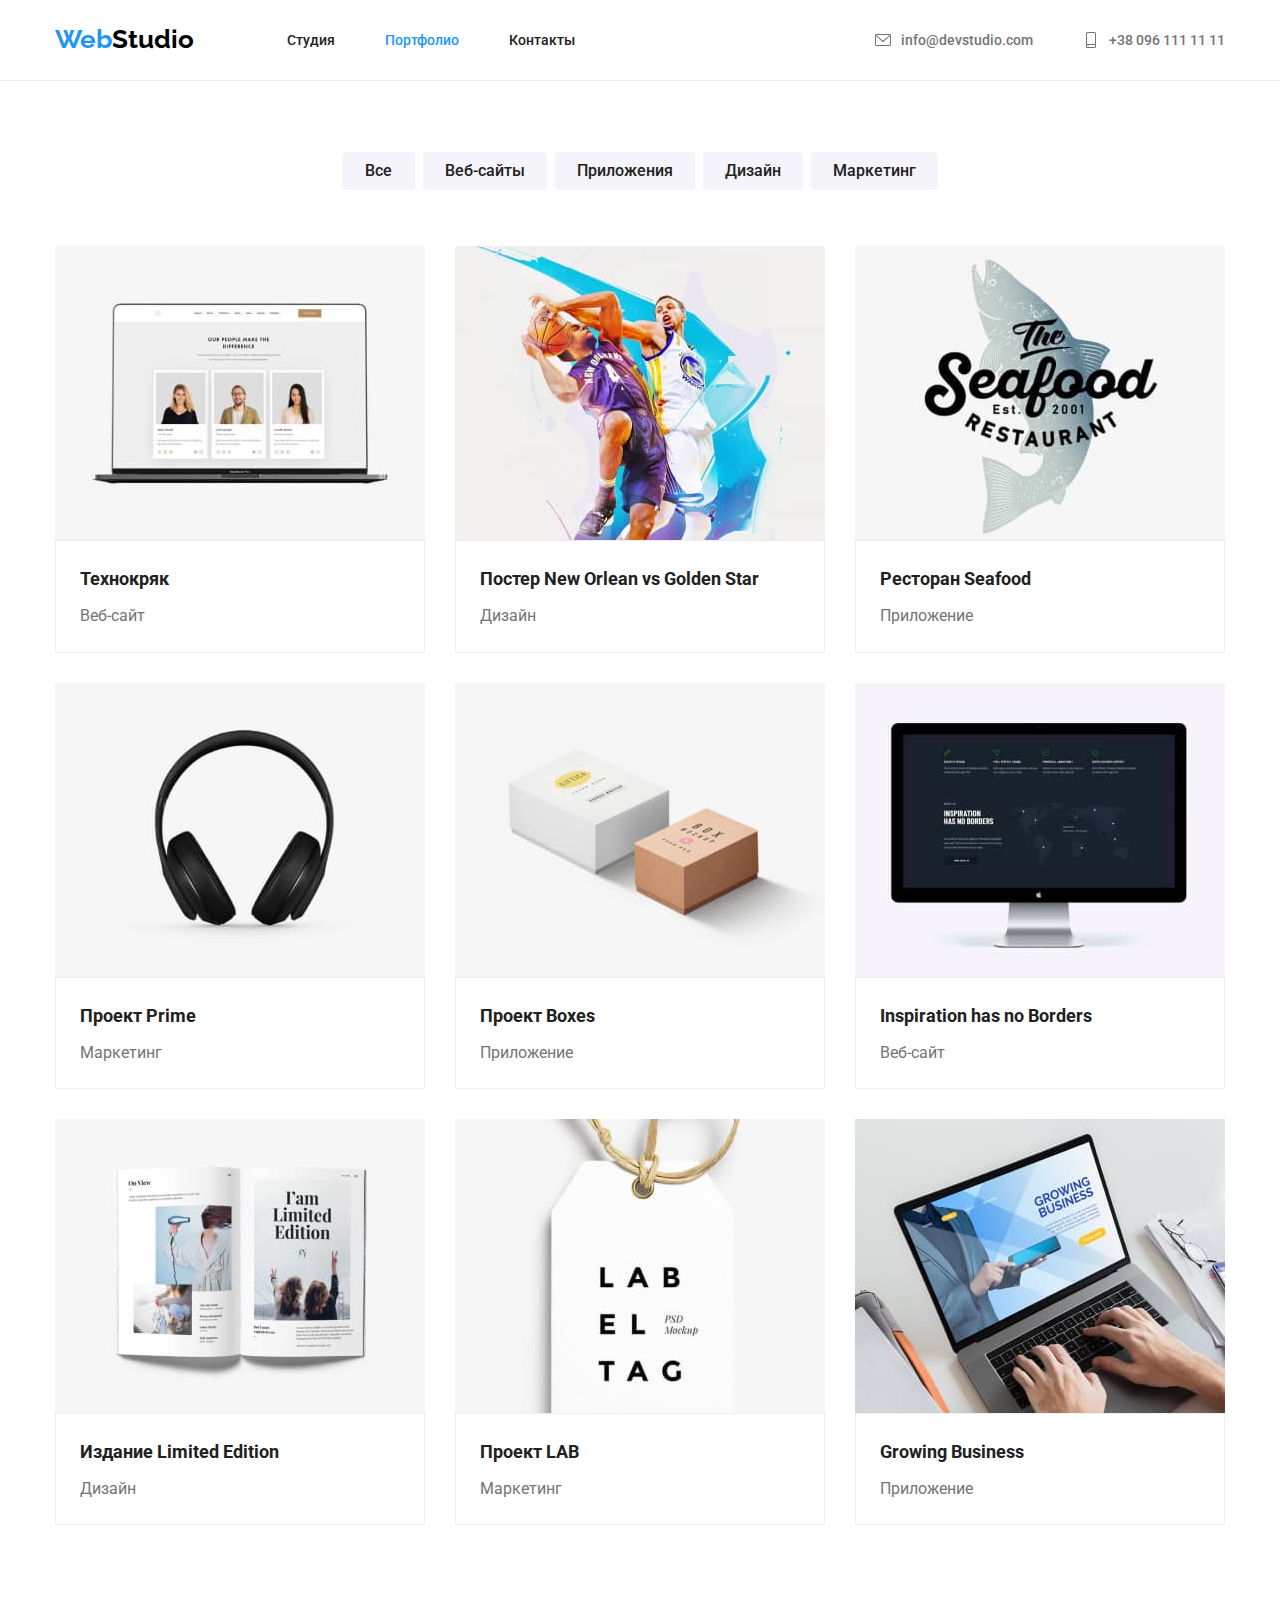
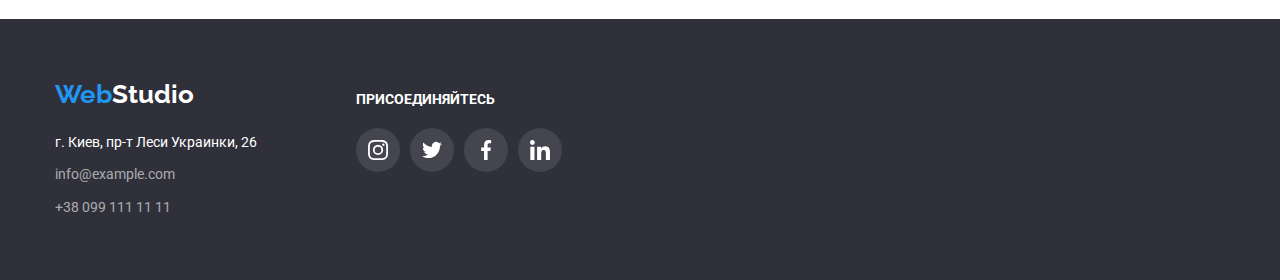
==== portfolio.html @ 7a5bfff9 "1й коммит после клонирования" ====
<!DOCTYPE html>
<html lang="ru">
<head>
    <meta charset="UTF-8">
    <meta http-equiv="X-UA-Compatible" content="IE=edge">
    <meta name="viewport" content="width=device-width, initial-scale=1.0">
    <title>Портфолио</title>
    <link rel="stylesheet" href="https://cdnjs.cloudflare.com/ajax/libs/modern-normalize/1.0.0/modern-normalize.css
    ">
    <link rel="preconnect" href="https://fonts.gstatic.com">
    <link href="https://fonts.googleapis.com/css2?family=Raleway:wght@700&family=Roboto:wght@400;500;700;900&display=swap" rel="stylesheet">
    <link rel="stylesheet" href="./css/hidden.css">
    <link rel="stylesheet" href="./css/styles.css">
    <link rel="stylesheet" href="./css/portfolio.css">
</head>

    <body>
      <!-- Хедер -->
      <header class="page-header">
        <div class="container page-head">
            <nav class="main-nav">
                <a href="./index.html" class="logo header">
                    <span class="logo-web">Web</span><span class="logo-studio-header">Studio</span>
                </a>

                <ul class="site-nav list">
                    <li class="item"><a href="./index.html" class="link">Студия</a></li>
                    <li class="item"><a href="./portfolio.html" class="link current">Портфолио</a></li>
                    <li class="item"><a href="#contacts" class="link">Контакты</a></li>
                </ul>      
            </nav>

            <ul class="contacts list">
                <li class="item">
                    <a class="contact-link" href="mailto:info@devstudio.com">
                        <svg class="item" width="16" height="16">
                            <use href="./images/sprite.svg#icon-envelope"></use>
                        </svg>
                        info@devstudio.com
                    </a>
                </li>
                <li class="item">
                    <a class="contact-link" href="tel:+380991111111">
                        <svg class="item" width="16" height="16">
                            <use href="./images/sprite.svg#icon-smartphone"></use>
                        </svg>
                        +38 096 111 11 11
                    </a>
                </li>
            </ul>
                
        </div>
    </header>
        
        <main>
            <!--Фильтр наших работ - кнопки-->
            <section class="filter-our-works">
                <div class="container filter-btn">
                    <h1 class="visually-hidden main-title">Фильтр наших работ</h1>
                    
                        <ul class="filter-buttons list">
                            <li class="btn-item"><button class="btn" type="button">Все</button> </li>
                            <li class="btn-item"><button class="btn" type="button">Веб-сайты</button></li>
                            <li class="btn-item"><button class="btn" type="button">Приложения</button></li>
                            <li class="btn-item"><button class="btn" type="button">Дизайн</button></li>
                            <li class="btn-item"><button class="btn" type="button">Маркетинг</button></li>
                        </ul>
                </div>

                    <!-- Наши работы-->
                
                <div class="container our-projects">
                    <h2 class="visually-hidden">Наши работы</h2>
                        <ul class="projects list">
                            <li class="project-card"><img src="./images/our-works-1.jpg" width="370" alt="Наши веб-сайты">
                                <div class="thumb">
                                    <h3 class="project">Технокряк</h3>
                                    <p class="project-info">Веб-сайт</p>
                                </div>
                            </li>

                            <li class="project-card"><img src="./images/our-works-2.jpg" width="370" alt="Наши дизайнерские решения"> 
                                <div class="thumb">
                                    <h3 class="project">Постер New Orlean vs Golden Star</h3>
                                     <p class="project-info">Дизайн</p>
                                </div>
                            </li>

                            <li class="project-card"><img src="./images/our-works-3.jpg" width="370" alt="Наши приложения"> 
                                <div class="thumb">                                
                                    <h3 class="project">Ресторан Seafood</h3>
                                    <p class="project-info">Приложение</p>
                                </div>
                            </li>

                            <li class="project-card"><img src="./images/our-works-4.jpg" width="370" alt="Маркетинг">
                                <div class="thumb">
                                    <h3 class="project">Проект Prime</h3>
                                    <p class="project-info">Маркетинг</p>
                                </div>
                            </li>

                            <li class="project-card"><img src="./images/our-works-5.jpg" width="370" alt="Наши приложения">
                                <div class="thumb">
                                    <h3 class="project">Проект Boxes</h3>
                                    <p class="project-info">Приложение</p>
                                </div>
                            </li>
                
                            <li class="project-card"><img src="./images/our-works-6.jpg" width="370" alt="Наши веб-сайты">
                                <div class="thumb">
                                    <h3 class="project">Inspiration has no Borders</h3>
                                    <p class="project-info">Веб-сайт</p>
                                </div>
                            </li>
                    
                            <li class="project-card"><img src="./images/our-works-7.jpg" width="370" alt="Наши дизайнерские решения">
                                <div class="thumb">
                                    <h3 class="project">Издание Limited Edition</h3>
                                    <p class="project-info">Дизайн</p>
                                </div> 
                            </li>
                
                            <li class="project-card"><img src="./images/our-works-8.jpg" width="370" alt="Маркетинг">
                                <div class="thumb">
                                    <h3 class="project">Проект LAB</h3>
                                    <p class="project-info">Маркетинг</p>
                                </div>
                            </li>
                
                            <li class="project-card"><img src="./images/our-works-9.jpg" alt="Наши приложения">
                                <div class="thumb">
                                <h3 class="project">Growing Business</h3>
                                <p class="project-info">Приложение</p>
                            </div>
                            </li>
                        </ul>
                </div>
                
            </section>
        </main>

     <!-- Подвал -->
     <footer class="footer">

        <div class="container ftr">
            <div class="footer-adr">
                <div class="full-logo">
                    <a href="./index.html" class="logo">
                        <span class="logo-web">Web</span><span class="logo-studio-footer">Studio</span>
                    </a>
                </div>
                
                <address class="container address" id="contacts">
                    <ul class="footer-items">
                        <li class="footer-item"> г. Киев, пр-т Леси Украинки, 26</li>
                        <li class="footer-item"><a class="mail" href="mailto:info@example.com">info@example.com</a></li>
                        <li class="footer-item"><a class="tel" href="tel:+380991111111">+38 099 111 11 11</a></li>
                    </ul>
                </address>
            </div>
        
            <div class="footer-links">
                <h3 class="footer-join">Присоединяйтесь</h3>
                <ul class="footer list">
                    <li class="footer-itm">
                        <a class="footer-link" href="">
                            <svg class="footer-svg instagram" width="20" height="20">
                                <use href="./images/sprite.svg#icon-instagram"></use>
                            </svg>
                        </a>
                    </li>
                    <li class="footer-itm">
                        <a class="footer-link" href="">
                            <svg class="footer-svg twitter" width="20" height="20">
                                <use href="./images/sprite.svg#icon-twitter"></use>
                            </svg>
                        </a>
                    </li>
                    <li class="footer-itm">
                        <a class="footer-link" href="">
                            <svg class="footer-svg facebook" width="20" height="20">
                                <use href="./images/sprite.svg#icon-facebook"></use>
                            </svg>
                        </a>
                    </li>
                    <li class="footer-itm">
                        <a class="footer-link" href="">
                            <svg class="footer-svg linkedin" width="20" height="20">
                                <use href="./images/sprite.svg#icon-linkedin"></use>
                            </svg>
                        </a>
                    </li>
                </ul>
            </div>
        </div>

    </footer>
    
    </body>
</html>
---- css/hidden.css ----
/* Скрытие заголовка только от глаз */
  .visually-hidden {
    position: absolute;
    width: 1px;
    height: 1px;
    margin: -1px;
    border: 0;
    padding: 0;
    
    white-space: nowrap;
    clip-path: inset(100%);
    clip: rect(0 0 0 0);
    overflow: hidden;
  }
---- css/styles.css ----
:root {
  --title-text: #212121;
  --main-text: #757575;
  --nav-text: #212121;
  --contacts-text: #757575;
  --firm-color: #2196F3;
  --buttons-background: #F5F4FA;
  --icons-color: #AFB1B8;
}

html {
  box-sizing: border-box;
}

*,
*::before,
*::after {
  box-sizing: inherit;
}

body {
  font-family: 'Roboto', sans-serif;
  background-color: #ffffff;
}

img {
  display: block;
  max-width: 100%;
  height: auto;
}

.address {
  font-style: normal; 
}

.list {
  margin: 0;
  padding: 0;

  list-style: none;
}

.main-title {
  margin-top: 0;

  color: var(--title-text, black);
  text-align: center;
  font-size: 36px;
  font-weight: 700;
  line-height: 1.2;
}

/* Главная страница */
/* Хедер */
.container {
  width: 1200px;
  padding-left: 15px;
  padding-right: 15px;
  margin-left: auto;
  margin-right: auto;
}

/* Лого */
.logo {
  display: block;
  font-family: 'Raleway', sans-serif;
  font-size: 26px;
  font-weight: 700;
  line-height: 1.2;
  text-decoration: none;
}

.logo.header {
  padding: 24px 0 25px 0;
}

.logo-web {
  color: var(--firm-color, blue);
}

.logo-studio-header {
  color: #000000;
}

.logo-studio-footer {
  color: #ffffff;
}

/* Навигация */
.container.page-head {
  display: flex;
  align-items: center;
}

.main-nav {
  display: flex;
  align-items: center;
}

.site-nav {
  display: flex;
  margin-left: 93px;
}

/* Селектор соседа - старая версия */
.site-nav .item + .item {
  margin-left: 50px;
}

.site-nav .link {
  display: block;
  padding-top: 15px;
  padding-bottom: 15px;
  
  color: var(--nav-text, black);
  font-size: 14px;
  font-weight: 500;
  line-height: 1.2;
  text-decoration: none;
}

.site-nav .link:hover,
.site-nav .link:focus {
  color: var(--firm-color, blue);
}

.site-nav .link.current {
  color: var(--firm-color, blue);
}

/* Контакты в шапке */
.contacts.list {
  display: flex;
  margin-left: auto;
}

.contacts .item + .item {
  margin-left: 50px;
}

.contact-link {
  display: flex;
  height: 16px;
  justify-content: center;
  align-items: center;

  color: var(--contacts-text, grey);
  font-size: 14px;
  font-weight: 500;
  line-height: 1.2;
  text-decoration: none;
}

.contact-link:hover, .contact-link:focus {
  color: var(--firm-color, blue);
  fill: var(--firm-color);
}

.contact-link > .item {
  margin-right: 10px;
  fill: var(--main-text);
}

.contact-link:hover .item, 
.contact-link:focus .item {
  fill: var(--firm-color);
}

/* Герой */
.hero {
  background-color: #2F303A;
  padding-top: 200px;
  padding-bottom: 200px;

  max-width: 1600px;
  height: 600px;
  background-image: linear-gradient(to right, rgba(47, 48, 58, 0.4), rgba(47, 48, 58, 0.4)),
  url(../images/hero.jpg);
  background-repeat: no-repeat;
  background-size: auto;
  background-position: center;
}

.container-hero {
  width: 1200px;
  padding-left: 15px;
  padding-right: 15px;
  margin-left: auto;
  margin-right: auto;

  text-align: center;
}

.hero-title {
  padding-bottom: 30px;
  margin-top: 0;
  margin-bottom: 0;
  
  color: #ffffff;
  text-transform: uppercase;
  font-size: 44px;
  font-weight: 900;
  line-height: 1.4;
}

.hero-btn {
  min-width: 200px;
  border-radius: 4px;
  padding: 10px 32px;

  font-family: inherit;
  color: #ffffff;
  background-color: var(--firm-color, blue);
  font-size: 16px;
  font-weight: 700;
  line-height: 1.9;
}

.hero .btn:hover,
.hero .btn:focus {
  background-color: #ffffff;
  color: var(--firm-color, blue);
}

/* Наши преимущества */
.our-advantages {
  padding-top: 94px;
  padding-bottom: 94px;
}

.advantages.list {
  display: flex;

  margin-left: -30px;
}

.power .advantage {
  margin-top: 0;
  margin-bottom: 0;
}

.advantages.list .power {
  flex-basis: calc( 100% / 4 - 30px);
  margin-left: 30px;
}

.power .title {
  margin-top: 0;
  margin-bottom: 9.01px;
}

.advantage {
  margin-top: 0;
  margin-bottom: 0;
}

.advantages .title {
  color: var(--title-text, black);
  text-transform: uppercase;
  font-size: 14px;
  font-weight: 700;
  line-height: 1.2;
}

.advantages .advantage {
  color: var(--main-text, grey);
  font-size: 14px;
  font-weight: 400;
  line-height: 1.7;
}

.advantage-item {
  display: flex;
  justify-content: center;
  align-items: center;
  margin-bottom: 30px;

  width: 270px;
  height: 120px;
  background-color: var(--buttons-background);
}

/* Наши услуги */
.service.list {
  display: flex;
  flex-basis: calc(100% / 3 - 30px);
  margin-left: -30px;
  margin-bottom: 0;
}

.service-item {
  margin-left: 30px;
}

.main-title.services {
  margin-bottom: 0;
  padding-bottom: 50px;
}

.our-services {
  padding-bottom: 94px;
}

/* Наша команда */
.our-team {
  padding-bottom: 94px;
  
  background-color: var(--buttons-background);
}

.container.team {
  margin-bottom: 0;
  margin-top: 0;

  text-align: center;
}

.team.list {
  display: flex;
  flex-basis: calc(100% / 4 - 30px);
  margin-left: -30px;
}

.team.list > .team-card {
  margin-left: 30px;
  
  background-color: white;

  box-shadow: 0px 1px 3px rgba(0, 0, 0, 0.12), 0px 1px 1px rgba(0, 0, 0, 0.14), 0px 2px 1px rgba(0, 0, 0, 0.2);
  border-radius: 0px 0px 4px 4px;
}

.main-title.team {
  padding-top: 94px;
  padding-bottom: 50px;
  margin-bottom: 0;
}


.team .member {
  margin-top: 0;
  margin-bottom: 10px;

  color: var(--title-text, black);
  font-size: 16px;
  font-weight: 500;
  line-height: 1.2;
}

.team .image {
  margin-bottom: 30px;
}

.team .skill {
  margin-top: 0;
  margin-bottom: 30px;

  color: var(--main-text, grey);
  font-size: 16px;
  font-weight: 400;
  line-height: 1.2;
}

/* Линки у команды */
.social.list {
  display: flex;
  flex-basis: calc(100% / 4 - 10px);
  margin-left: -10px;

  justify-content: center;

  padding-bottom: 30px;
}

.social-link {
  display: flex;
  width: 44px;
  height: 44px;
  justify-content: center;
  align-items: center;

  border: 0;
  border-radius: 50%;

  padding: 0;
  margin-left: 10px;
} 

.social-link:hover, 
.social-link:focus {
  background-color: var(--firm-color);
}

.social-icon {
  fill: var(--icons-color);
}

.social-link:hover .social-icon, 
.social-link:focus .social-icon {
  fill: #ffffff;
} 

/* Постоянные клиенты */
.clients.list {
  display: flex;
  flex-basis: calc(100% / 6 - 30px);
  margin-left: -30px;

  padding-bottom: 126px;
}

.main-title.clients {
  margin-bottom: 0;
  padding-top: 94px;
  padding-bottom: 50px;

  justify-content: center;
}

.main-client {
  display: flex;
  justify-content: center;
  align-items: center;

  width: 170px;
  height: 90px; 
  margin-left: 30px;

  border: 1px solid #AFB1B8;
  border-radius: 4px;

  fill: var(--icons-color);
}

.main-client:hover .client-svg, 
.main-client:focus .client-svg {
  fill: var(--firm-color, blue);
}


/* Подвал */
.footer {
  background-color: #2F303A ;
  padding-top: 60px;
  padding-bottom: 60px;
}

.footer-items {
  list-style: none;
  margin: 0;
  padding-left: 0;
}

.address {
  color: #ffffff;
  font-size: 14px;
  font-weight: 400;
  line-height: 1.714;

  padding: 0;
  max-width: 231px;
  margin-right: 70px;
}

.full-logo {
  display: block;
  padding-bottom: 20px;
}

.footer-item + .footer-item{
  padding-top: 9px;
}

.address .mail,
.address .tel {
  color: rgba(255, 255, 255, 0.6);
  text-decoration: none;
}

.address .mail:hover,
.address .mail:focus,
.address .tel:hover,
.address .tel:focus{
  color: var(--firm-color, blue);
}

.container.ftr {
  display: flex;
}

.footer-join {
  margin: 0;
  padding-top: 12px;
  padding-bottom: 20px;
  align-items: center;

  color: #FFFFFF;
  text-transform: uppercase;
  font-size: 14px;
  line-height: 1.2;
  font-weight: 700;
}

.footer.list {
  display: flex;
  flex-basis: calc( 100% / 4 - 10px);
  margin-left: -10px;
  margin-top: 0;
  margin-bottom: 0;
  padding: 0;
}

.footer-itm {
  margin-left: 10px;

  border-radius: 50%;

  background-color: rgba(255, 255, 255, 0.1);
}

.footer-link {
  display: flex;
  justify-content: center;
  align-items: center;

  width: 44px;
  height: 44px;

  border-radius: 50%;


  fill: #FFFFFF;
}

.footer-link:hover,
.footer-link:focus {
  background-color: var(--firm-color);
}
---- css/portfolio.css ----
/* Хедер */

.page-header {
  border-bottom: 1px solid #ECECEC;
}
  
/* Фильтры наших работ - кнопки */
  
.filter-our-works {
  padding-top: 71px;
  padding-bottom: 94px;
}
  
.container .filter-btn {
    padding-left: 0;
    padding-right: 0;
  
}
  
.filter-buttons.list {
  display: flex;
  margin-top: 0;
  margin-bottom: 0;
  padding-bottom: 56px;
  justify-content: center;
  
}
  
.btn-item + .btn-item {
  margin-left: 8px;
}
  
  
.filter-buttons .btn {
  min-width: 73px;
  height: 38px;
  padding: 6px 22px;
  border-radius: 4px;
  
  background-color: var(--buttons-background, #ffffff);
  font-family: inherit;
  border: none;
  color: var(--nav-text, #000000);
  font-size: 16px;
  font-weight: 500;
  line-height: 1.6;
}  
  
.filter-buttons .btn:hover,
.filter-buttons .btn:focus {
  background-color: var(--firm-color, blue);
  color: #ffffff;
}
   
/* Наши работы */
  
.projects.list {
  display: flex;
  flex-wrap: wrap;
  margin-left: -30px;
  margin-top: -30px;
    
  text-align: left;
}
  
.project-card {
  flex-basis: calc(100% / 3 - 30px);
  margin-left: 30px;
  margin-top: 30px;
}
  
/* Тень при наведении на карточку товара */
.project-card:hover, .project-card:focus {
  box-shadow: 0px 4px 4px rgba(0, 0, 0, 0.06);
}
  
.projects.list .project {
    margin-top: 0;
    margin-bottom: 0;
    padding-bottom: 4px;
}
  
.project-info {
    margin-top: 0px;
    margin-bottom: 0;
}
  
.project-card .thumb {
  padding: 20px 24px;
  
  border: 1px solid #EEEEEE;
}
  
.projects .project {
    color: var(--title-text);
    font-size: 18px;
    font-weight: 700;
    line-height: 2.0;
}
  
.projects .project-info {
    color: var(--main-text);
    font-size: 16px;
    font-weight: 400;
    line-height: 1.9;
}
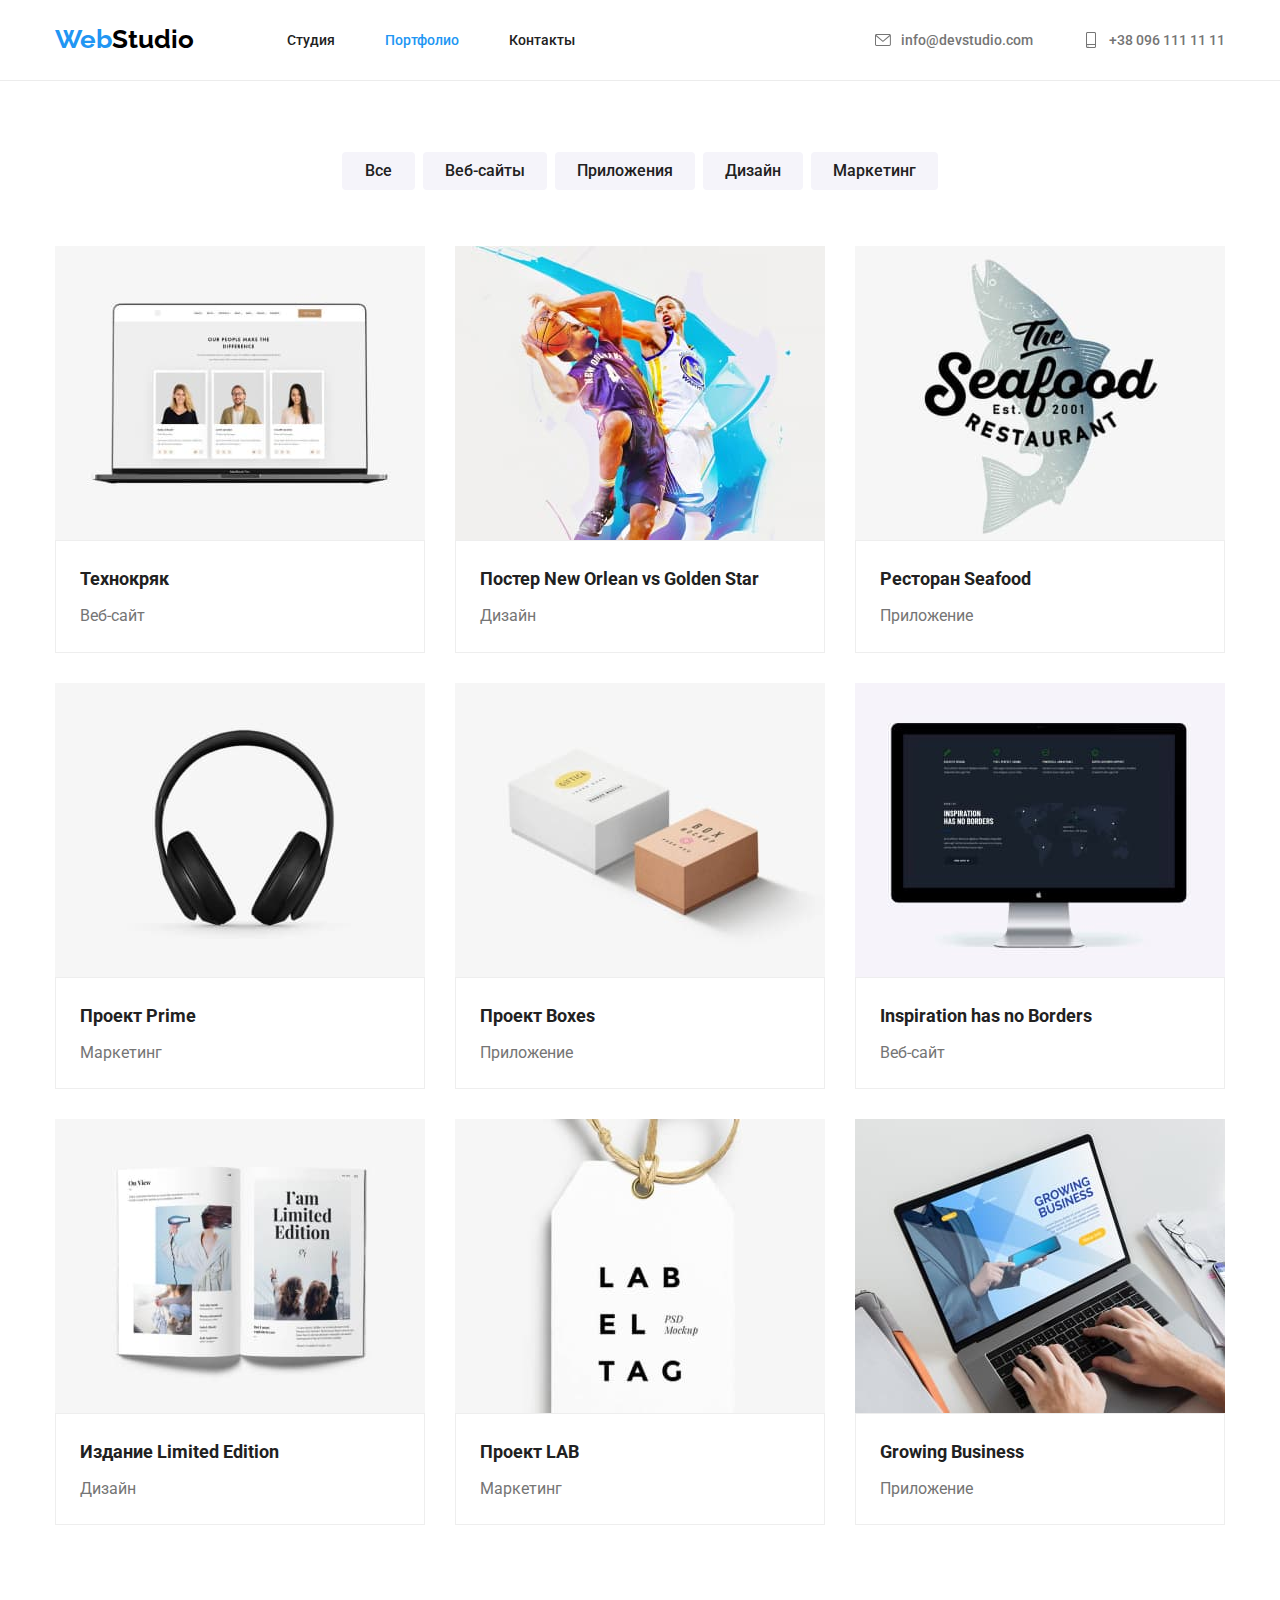
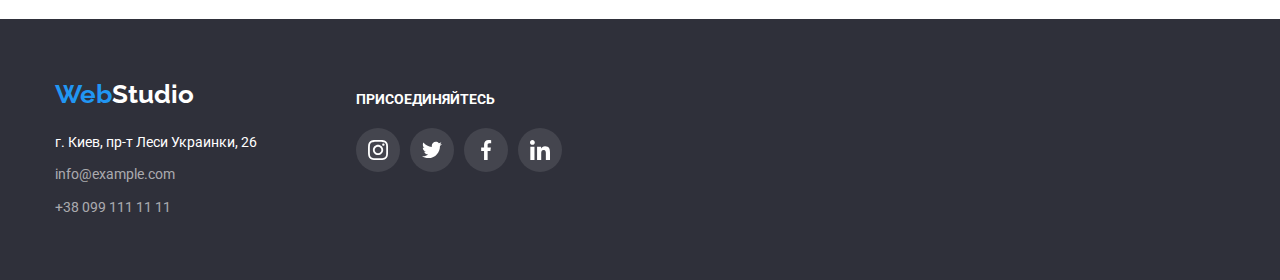
==== commit 8f0d26a1: "ДЗ в черновом варианте" ====
--- a/portfolio.html
+++ b/portfolio.html
@@ -57,7 +57,6 @@
             <section class="filter-our-works">
                 <div class="container filter-btn">
                     <h1 class="visually-hidden main-title">Фильтр наших работ</h1>
-                    
                         <ul class="filter-buttons list">
                             <li class="btn-item"><button class="btn" type="button">Все</button> </li>
                             <li class="btn-item"><button class="btn" type="button">Веб-сайты</button></li>
@@ -77,6 +76,12 @@
                                     <h3 class="project">Технокряк</h3>
                                     <p class="project-info">Веб-сайт</p>
                                 </div>
+                                <div class="hidden-info">
+                                    <p class="hidden-text">
+                                        Технокряк это современная площадка распространения коронавируса. Компании используют эту платформу для цифрового шпионажа и атак на защищённые сервера конкурентов.
+                                    </p>
+                                </div>
+
                             </li>
 
                             <li class="project-card"><img src="./images/our-works-2.jpg" width="370" alt="Наши дизайнерские решения"> 
--- a/css/styles.css
+++ b/css/styles.css
@@ -72,6 +72,8 @@
 
 .logo.header {
   padding: 24px 0 25px 0;
+  margin-right: 93px;
+
 }
 
 .logo-web {
@@ -99,7 +101,6 @@
 
 .site-nav {
   display: flex;
-  margin-left: 93px;
 }
 
 /* Селектор соседа - старая версия */
@@ -128,6 +129,26 @@
   color: var(--firm-color, blue);
 }
 
+/* Cоздание эффекта подчеркивания ссылки */
+.header-links {
+  position: relative;
+}
+
+.header-links::after {
+  position: absolute;
+  display: inline-block;
+  content: "";
+  width: 100%;
+  height: 4px;
+  border-radius: 2px;
+  background-color: tomato;
+  opacity: 0;
+}
+
+.header-links::after {
+  opacity: 1;
+}
+
 /* Контакты в шапке */
 .contacts.list {
   display: flex;
@@ -191,6 +212,7 @@
   text-align: center;
 }
 
+
 .hero-title {
   padding-bottom: 30px;
   margin-top: 0;
@@ -222,6 +244,57 @@
   color: var(--firm-color, blue);
 }
 
+.backdrop {
+  position: fixed;
+  top: 0;
+  left: 0;
+  width: 1600px;
+  height: 1024px;
+  background-color: rgb(0, 128, 128, 0.8);
+}
+
+.backdrop.is-hidden {
+  opacity: 0;
+  pointer-events: none;
+}
+
+
+.modal {
+  position: absolute;
+  top: 50%;
+  left: 50%;
+  transform: translate(-50%, -50%);
+
+  display: flex;
+  justify-content: flex-end;
+  align-items: flex-start;
+  
+  min-width: 528px;
+  min-height: 581px;
+  padding: 8px;
+
+  background-color: #ffffff;
+}
+
+.modal-close {
+  display: inline-flex;
+  justify-content: center;
+  align-items: center;
+
+  padding: 0;
+  margin: 0;
+
+  width: 30px;
+  height: 30px;
+
+  /* border: 1px; а почему с этим не работает? */
+  border-color: rgba(0, 0, 0, 0.1);
+  border-radius: 50px;
+  background-color: #ffffff;
+
+  /* display: block; */
+}
+
 /* Наши преимущества */
 .our-advantages {
   padding-top: 94px;
--- a/css/portfolio.css
+++ b/css/portfolio.css
@@ -64,10 +64,14 @@
 }
   
 .project-card {
+  position: relative;
+
   flex-basis: calc(100% / 3 - 30px);
   margin-left: 30px;
   margin-top: 30px;
 }
+
+
   
 /* Тень при наведении на карточку товара */
 .project-card:hover, .project-card:focus {
@@ -75,32 +79,61 @@
 }
   
 .projects.list .project {
-    margin-top: 0;
-    margin-bottom: 0;
-    padding-bottom: 4px;
+  margin-top: 0;
+  margin-bottom: 0;
+  padding-bottom: 4px;
 }
   
 .project-info {
-    margin-top: 0px;
-    margin-bottom: 0;
+  margin-top: 0px;
+  margin-bottom: 0;
 }
   
 .project-card .thumb {
+  position: relative;
+
   padding: 20px 24px;
   
   border: 1px solid #EEEEEE;
 }
   
 .projects .project {
-    color: var(--title-text);
-    font-size: 18px;
-    font-weight: 700;
-    line-height: 2.0;
+  color: var(--title-text);
+  font-size: 18px;
+  font-weight: 700;
+  line-height: 2.0;
 }
   
 .projects .project-info {
-    color: var(--main-text);
-    font-size: 16px;
-    font-weight: 400;
-    line-height: 1.9;
+  color: var(--main-text);
+  font-size: 16px;
+  font-weight: 400;
+  line-height: 1.9;
+}
+
+.hidden-text {
+  position: absolute;
+  top: 0;
+  left: 0;
+  width: 370px;
+  height: 294px;
+
+
+  margin: 0;
+  padding: 63px 24px;
+
+  font-size: 18px;
+  line-height: 1.55;
+  
+  /* letter-spacing: 3px; */
+
+  color: #ffffff;
+  background-color: rgba(33, 150, 243, 0.9);
+
+  opacity: 0;
+}
+
+.hidden-text:hover, 
+.hidden-text:focus {
+  opacity: 1;
 }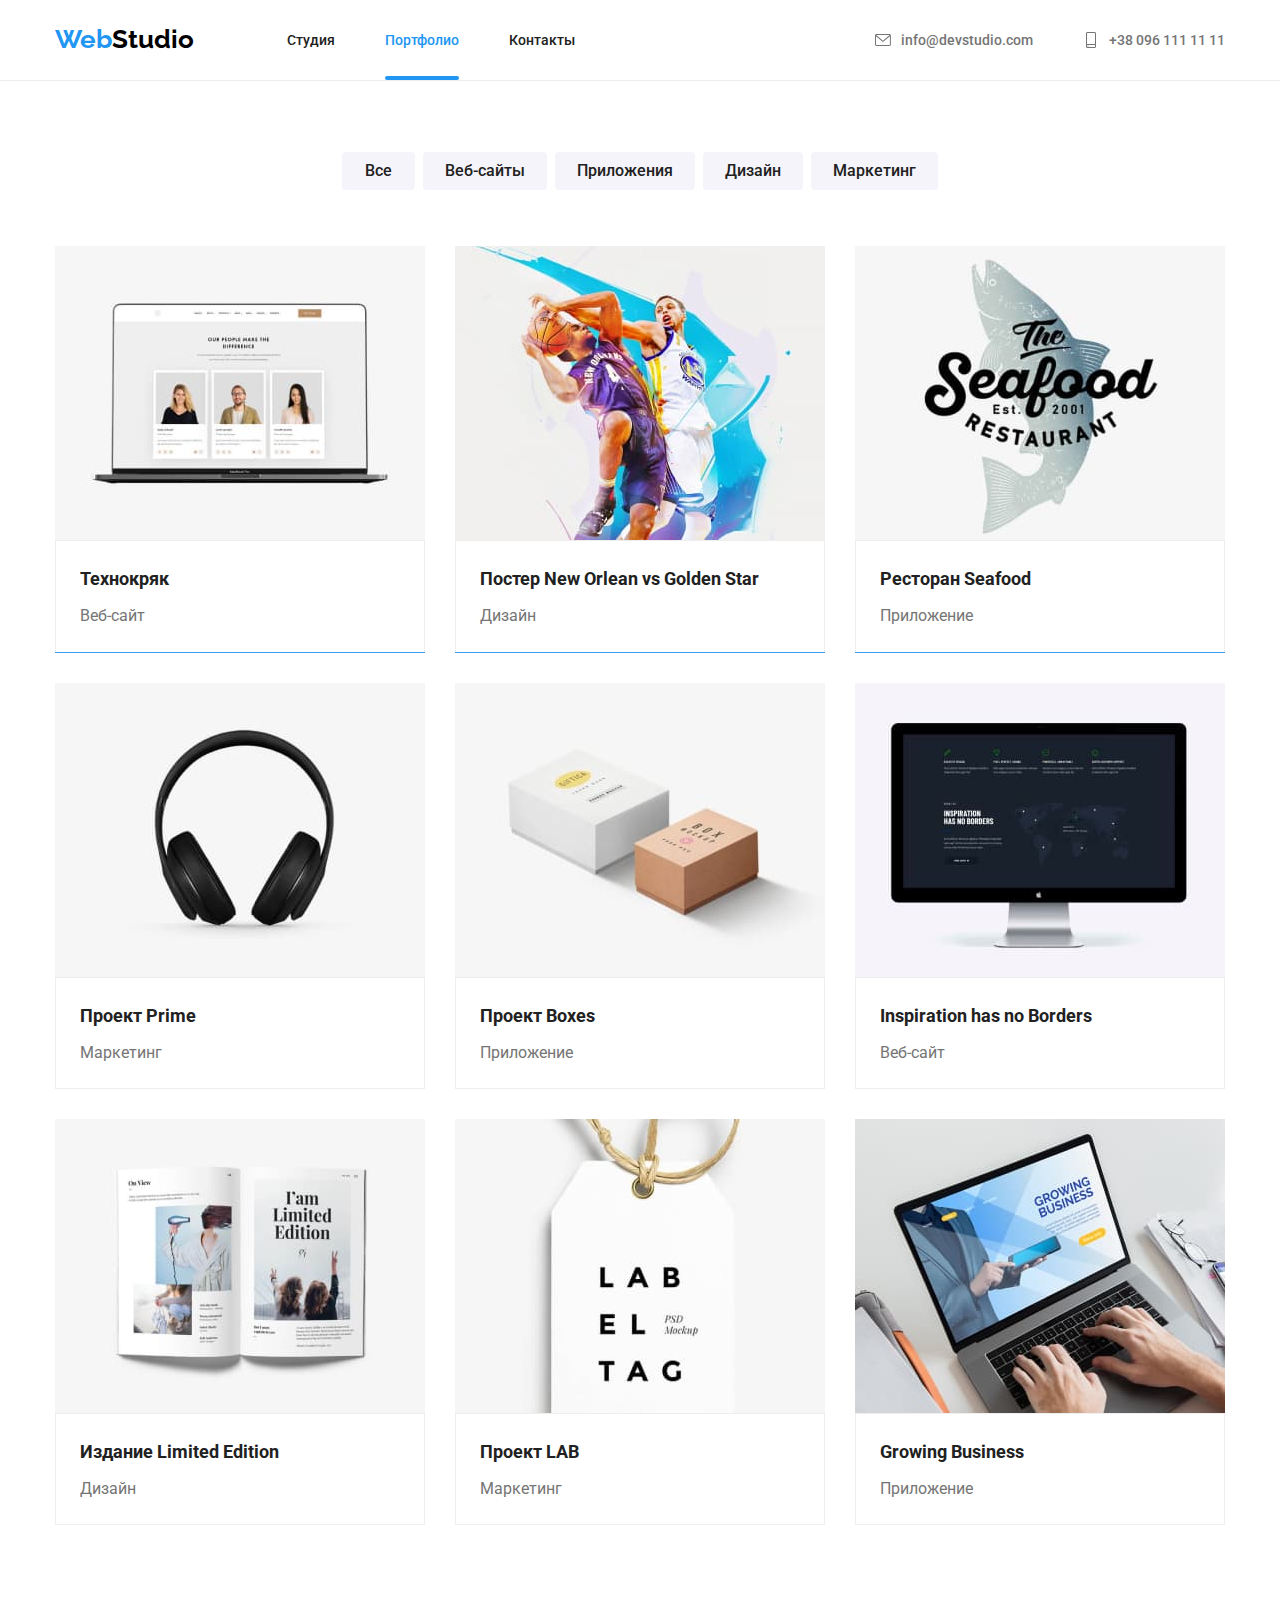
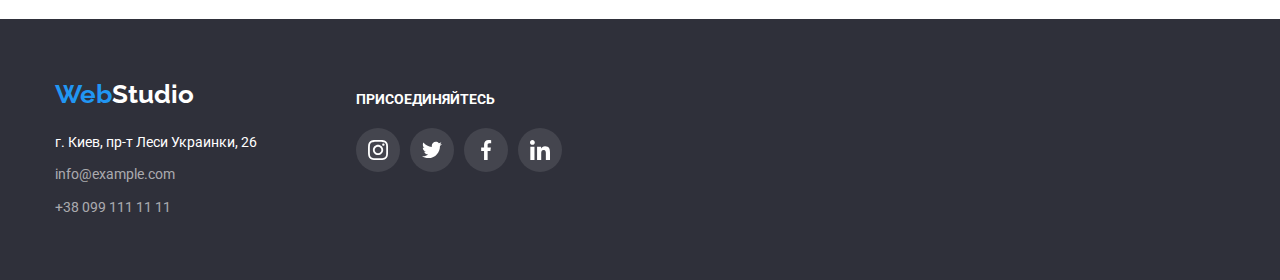
==== commit 91372c2d: "ДЗ 5 дан" ====
--- a/portfolio.html
+++ b/portfolio.html
@@ -71,23 +71,33 @@
                 <div class="container our-projects">
                     <h2 class="visually-hidden">Наши работы</h2>
                         <ul class="projects list">
-                            <li class="project-card"><img src="./images/our-works-1.jpg" width="370" alt="Наши веб-сайты">
-                                <div class="thumb">
-                                    <h3 class="project">Технокряк</h3>
-                                    <p class="project-info">Веб-сайт</p>
-                                </div>
-                                <div class="hidden-info">
-                                    <p class="hidden-text">
-                                        Технокряк это современная площадка распространения коронавируса. Компании используют эту платформу для цифрового шпионажа и атак на защищённые сервера конкурентов.
-                                    </p>
-                                </div>
-
-                            </li>
+                                <li class="project-card">
+                                    <div class="project-img">
+                                        <img src="./images/our-works-1.jpg" width="370" alt="Наши веб-сайты">
+                                    </div>
+
+                                    <div class="thumb">
+                                        <h3 class="project">Технокряк</h3>
+                                        <p class="project-info">Веб-сайт</p>
+                                    </div>
+
+                                    <div class="hidden-info">
+                                        <p class="hidden-text">
+                                            Технокряк это современная площадка распространения коронавируса. Компании используют эту платформу для цифрового шпионажа и атак на защищённые сервера конкурентов.
+                                        </p>
+                                    </div>
+                                </li>
 
                             <li class="project-card"><img src="./images/our-works-2.jpg" width="370" alt="Наши дизайнерские решения"> 
                                 <div class="thumb">
                                     <h3 class="project">Постер New Orlean vs Golden Star</h3>
                                      <p class="project-info">Дизайн</p>
+                                </div>
+
+                                <div class="hidden-info">
+                                    <p class="hidden-text">
+                                        Технокряк это современная площадка распространения коронавируса. Компании используют эту платформу для цифрового шпионажа и атак на защищённые сервера конкурентов.
+                                    </p>
                                 </div>
                             </li>
 
@@ -96,6 +106,12 @@
                                     <h3 class="project">Ресторан Seafood</h3>
                                     <p class="project-info">Приложение</p>
                                 </div>
+
+                                <div class="hidden-info">
+                                    <p class="hidden-text">
+                                        Технокряк это современная площадка распространения коронавируса. Компании используют эту платформу для цифрового шпионажа и атак на защищённые сервера конкурентов.
+                                    </p>
+                                </div>
                             </li>
 
                             <li class="project-card"><img src="./images/our-works-4.jpg" width="370" alt="Маркетинг">
@@ -103,6 +119,12 @@
                                     <h3 class="project">Проект Prime</h3>
                                     <p class="project-info">Маркетинг</p>
                                 </div>
+
+                                <div class="hidden-info">
+                                    <p class="hidden-text">
+                                        Технокряк это современная площадка распространения коронавируса. Компании используют эту платформу для цифрового шпионажа и атак на защищённые сервера конкурентов.
+                                    </p>
+                                </div>
                             </li>
 
                             <li class="project-card"><img src="./images/our-works-5.jpg" width="370" alt="Наши приложения">
@@ -110,12 +132,24 @@
                                     <h3 class="project">Проект Boxes</h3>
                                     <p class="project-info">Приложение</p>
                                 </div>
+
+                                <div class="hidden-info">
+                                    <p class="hidden-text">
+                                        Технокряк это современная площадка распространения коронавируса. Компании используют эту платформу для цифрового шпионажа и атак на защищённые сервера конкурентов.
+                                    </p>
+                                </div>
                             </li>
                 
                             <li class="project-card"><img src="./images/our-works-6.jpg" width="370" alt="Наши веб-сайты">
                                 <div class="thumb">
                                     <h3 class="project">Inspiration has no Borders</h3>
                                     <p class="project-info">Веб-сайт</p>
+                                </div>
+
+                                <div class="hidden-info">
+                                    <p class="hidden-text">
+                                        Технокряк это современная площадка распространения коронавируса. Компании используют эту платформу для цифрового шпионажа и атак на защищённые сервера конкурентов.
+                                    </p>
                                 </div>
                             </li>
                     
@@ -124,6 +158,12 @@
                                     <h3 class="project">Издание Limited Edition</h3>
                                     <p class="project-info">Дизайн</p>
                                 </div> 
+
+                                <div class="hidden-info">
+                                    <p class="hidden-text">
+                                        Технокряк это современная площадка распространения коронавируса. Компании используют эту платформу для цифрового шпионажа и атак на защищённые сервера конкурентов.
+                                    </p>
+                                </div>
                             </li>
                 
                             <li class="project-card"><img src="./images/our-works-8.jpg" width="370" alt="Маркетинг">
@@ -131,13 +171,25 @@
                                     <h3 class="project">Проект LAB</h3>
                                     <p class="project-info">Маркетинг</p>
                                 </div>
+
+                                <div class="hidden-info">
+                                    <p class="hidden-text">
+                                        Технокряк это современная площадка распространения коронавируса. Компании используют эту платформу для цифрового шпионажа и атак на защищённые сервера конкурентов.
+                                    </p>
+                                </div>
                             </li>
                 
                             <li class="project-card"><img src="./images/our-works-9.jpg" alt="Наши приложения">
                                 <div class="thumb">
-                                <h3 class="project">Growing Business</h3>
-                                <p class="project-info">Приложение</p>
-                            </div>
+                                    <h3 class="project">Growing Business</h3>
+                                    <p class="project-info">Приложение</p>
+                                </div>
+
+                                <div class="hidden-info">
+                                    <p class="hidden-text">
+                                        Технокряк это современная площадка распространения коронавируса. Компании используют эту платформу для цифрового шпионажа и атак на защищённые сервера конкурентов.
+                                    </p>
+                                 </div>
                             </li>
                         </ul>
                 </div>
--- a/css/styles.css
+++ b/css/styles.css
@@ -6,6 +6,7 @@
   --firm-color: #2196F3;
   --buttons-background: #F5F4FA;
   --icons-color: #AFB1B8;
+  --cubic-bezier: cubic-bezier(0.4, 0, 0.2, 1)
 }
 
 html {
@@ -73,7 +74,6 @@
 .logo.header {
   padding: 24px 0 25px 0;
   margin-right: 93px;
-
 }
 
 .logo-web {
@@ -114,40 +114,47 @@
   padding-bottom: 15px;
   
   color: var(--nav-text, black);
+  
   font-size: 14px;
   font-weight: 500;
   line-height: 1.2;
   text-decoration: none;
+
+  transition: color 250ms var(--cubic-bezier);
 }
 
 .site-nav .link:hover,
 .site-nav .link:focus {
   color: var(--firm-color, blue);
-}
-
-.site-nav .link.current {
+  
+}
+
+.link.current {
   color: var(--firm-color, blue);
 }
 
 /* Cоздание эффекта подчеркивания ссылки */
-.header-links {
+.site-nav > .item {
   position: relative;
 }
 
-.header-links::after {
+.link.current::after {
   position: absolute;
-  display: inline-block;
   content: "";
+  display: block;
+
   width: 100%;
   height: 4px;
+
+  background-color: var(--firm-color);
   border-radius: 2px;
-  background-color: tomato;
-  opacity: 0;
-}
-
-.header-links::after {
-  opacity: 1;
-}
+
+  left: 0;
+  bottom: 0;
+
+  transform: translateY(17px);
+}
+
 
 /* Контакты в шапке */
 .contacts.list {
@@ -170,16 +177,19 @@
   font-weight: 500;
   line-height: 1.2;
   text-decoration: none;
+
+  transition-property: color 250ms var(--cubic-bezier);
 }
 
 .contact-link:hover, .contact-link:focus {
   color: var(--firm-color, blue);
-  fill: var(--firm-color);
 }
 
 .contact-link > .item {
   margin-right: 10px;
   fill: var(--main-text);
+
+  transition-property: fill 250ms var(--cubic-bezier);
 }
 
 .contact-link:hover .item, 
@@ -196,7 +206,10 @@
   max-width: 1600px;
   height: 600px;
   background-image: linear-gradient(to right, rgba(47, 48, 58, 0.4), rgba(47, 48, 58, 0.4)),
-  url(../images/hero.jpg);
+    url(../images/hero.jpg);
+  border: 1px;
+  border-color: #ECECEC;
+  
   background-repeat: no-repeat;
   background-size: auto;
   background-position: center;
@@ -227,6 +240,7 @@
 
 .hero-btn {
   min-width: 200px;
+  border: 0;
   border-radius: 4px;
   padding: 10px 32px;
 
@@ -236,21 +250,28 @@
   font-size: 16px;
   font-weight: 700;
   line-height: 1.9;
-}
-
-.hero .btn:hover,
-.hero .btn:focus {
+
+  transition: color 250ms var(--cubic-bezier), background-color 250ms var(--cubic-bezier);
+}
+
+.hero-btn:hover,
+.hero-btn:focus {
   background-color: #ffffff;
   color: var(--firm-color, blue);
 }
 
+/* Модальное окно */
 .backdrop {
   position: fixed;
   top: 0;
   left: 0;
-  width: 1600px;
-  height: 1024px;
-  background-color: rgb(0, 128, 128, 0.8);
+  width: 100%;
+  height: 100%;
+  background-color: rgb(0, 0, 0, 0.2);
+
+  opacity: 1;
+  transition: opacity 250ms var(--cubic-bezier);
+
 }
 
 .backdrop.is-hidden {
@@ -258,12 +279,14 @@
   pointer-events: none;
 }
 
+.backdrop.is-hidden .modal {
+  transform: translate(-50%, 50%) scale(0.9);
+}
 
 .modal {
   position: absolute;
   top: 50%;
   left: 50%;
-  transform: translate(-50%, -50%);
 
   display: flex;
   justify-content: flex-end;
@@ -274,6 +297,8 @@
   padding: 8px;
 
   background-color: #ffffff;
+
+  transform: translate(-50%, -50%) scale(1);
 }
 
 .modal-close {
@@ -287,12 +312,9 @@
   width: 30px;
   height: 30px;
 
-  /* border: 1px; а почему с этим не работает? */
   border-color: rgba(0, 0, 0, 0.1);
   border-radius: 50px;
-  background-color: #ffffff;
-
-  /* display: block; */
+  background-color: inherit;
 }
 
 /* Наши преимущества */
@@ -362,6 +384,8 @@
 }
 
 .service-item {
+  position: relative;
+
   margin-left: 30px;
 }
 
@@ -373,6 +397,31 @@
 .our-services {
   padding-bottom: 94px;
 }
+
+.service-item-info p {
+  margin: 0;
+}
+
+.service-item-info {
+  position: absolute;
+  bottom: 0;
+  left: 0;
+
+  width: 370px;
+  height: 70px;
+
+  text-transform: uppercase;
+  font-size: 14px;
+  line-height: 1.2;
+  font-weight: 700;
+  color: #FFFFFF;
+  margin: 0;
+  padding: 27px 0;
+  text-align: center;
+
+  background-color: rgba(47, 48, 58, 0.8);
+}
+
 
 /* Наша команда */
 .our-team {
@@ -409,7 +458,6 @@
   margin-bottom: 0;
 }
 
-
 .team .member {
   margin-top: 0;
   margin-bottom: 10px;
@@ -457,6 +505,8 @@
 
   padding: 0;
   margin-left: 10px;
+
+  transition: background-color 250ms var(--cubic-bezier);
 } 
 
 .social-link:hover, 
@@ -466,6 +516,8 @@
 
 .social-icon {
   fill: var(--icons-color);
+
+  transition: fill 250ms var(--cubic-bezier);
 }
 
 .social-link:hover .social-icon, 
@@ -501,8 +553,12 @@
 
   border: 1px solid #AFB1B8;
   border-radius: 4px;
-
+}
+
+.client-svg {
   fill: var(--icons-color);
+
+  transition: fill 250ms var(--cubic-bezier);
 }
 
 .main-client:hover .client-svg, 
@@ -548,6 +604,8 @@
 .address .tel {
   color: rgba(255, 255, 255, 0.6);
   text-decoration: none;
+
+  transition: color 250ms var(--cubic-bezier);
 }
 
 .address .mail:hover,
@@ -601,8 +659,9 @@
 
   border-radius: 50%;
 
-
   fill: #FFFFFF;
+
+  transition: background-color 250ms var(--cubic-bezier);
 }
 
 .footer-link:hover,
--- a/css/portfolio.css
+++ b/css/portfolio.css
@@ -1,20 +1,16 @@
-/* Хедер */
-
 .page-header {
   border-bottom: 1px solid #ECECEC;
 }
   
 /* Фильтры наших работ - кнопки */
-  
 .filter-our-works {
   padding-top: 71px;
   padding-bottom: 94px;
 }
   
 .container .filter-btn {
-    padding-left: 0;
-    padding-right: 0;
-  
+  padding-left: 0;
+  padding-right: 0;
 }
   
 .filter-buttons.list {
@@ -23,13 +19,11 @@
   margin-bottom: 0;
   padding-bottom: 56px;
   justify-content: center;
-  
 }
   
 .btn-item + .btn-item {
   margin-left: 8px;
 }
-  
   
 .filter-buttons .btn {
   min-width: 73px;
@@ -53,26 +47,25 @@
 }
    
 /* Наши работы */
-  
 .projects.list {
   display: flex;
+
   flex-wrap: wrap;
   margin-left: -30px;
   margin-top: -30px;
-    
   text-align: left;
 }
   
 .project-card {
   position: relative;
 
+  overflow: hidden;
+
   flex-basis: calc(100% / 3 - 30px);
   margin-left: 30px;
   margin-top: 30px;
 }
 
-
-  
 /* Тень при наведении на карточку товара */
 .project-card:hover, .project-card:focus {
   box-shadow: 0px 4px 4px rgba(0, 0, 0, 0.06);
@@ -90,8 +83,6 @@
 }
   
 .project-card .thumb {
-  position: relative;
-
   padding: 20px 24px;
   
   border: 1px solid #EEEEEE;
@@ -111,29 +102,94 @@
   line-height: 1.9;
 }
 
+/* Создание выезжающего блока с информацией */
+/* ВАРИАНТ 1*/
+.hidden-info {
+  position: absolute;
+  display: inline-block;
+
+  top: 0;
+  left: 0;
+
+  width: 100%;
+  height: 100%;
+}
+
 .hidden-text {
   position: absolute;
+
+  display: block;
   top: 0;
   left: 0;
-  width: 370px;
+
+  width: 100%;
   height: 294px;
-
 
   margin: 0;
   padding: 63px 24px;
 
   font-size: 18px;
   line-height: 1.55;
-  
-  /* letter-spacing: 3px; */
+  text-align: left;
 
   color: #ffffff;
   background-color: rgba(33, 150, 243, 0.9);
 
-  opacity: 0;
+  transform: translateY(406px);
+  transition: transform 250ms var(--cubic-bezier);
 }
 
-.hidden-text:hover, 
-.hidden-text:focus {
-  opacity: 1;
-}+.project-card:hover .hidden-text {
+  transform: translateY(0);
+}
+
+/* Вариант 2 не закончен*/
+
+/*.project-card::after {
+  content: "";
+  display: inline-block;
+  position: absolute;
+  left: 0;
+  top: 0;
+
+  width: 100%;
+  height: 294px;
+
+  background-color: rgba(33, 150, 243, 0.9);
+
+  transform: translateY(calc(100% + 112px));
+  transition: transform 1250ms cubic-bezier(0.4, 0, 0.2, 1);
+}
+
+.project-card:hover::after {
+  transform: translateY(0);
+}
+
+.hidden-info {
+  position: absolute;
+  display: inline-block;
+  top: 0;
+  left: 0;
+
+  width: 100%;
+  height: 294px;
+   
+  padding: 63px 24px;
+
+}
+
+.hidden-text {
+  font-size: 18px;
+  line-height: 1.55;
+  text-align: left;
+  margin: 0;
+
+  color: #ffffff;
+
+  transform: translateY(calc(100% + 120px));
+  transition: transform 1250ms cubic-bezier(0.4, 0, 0.2, 1);
+}
+
+.hidden-text:hover {
+  transform: translateY(0);
+} */